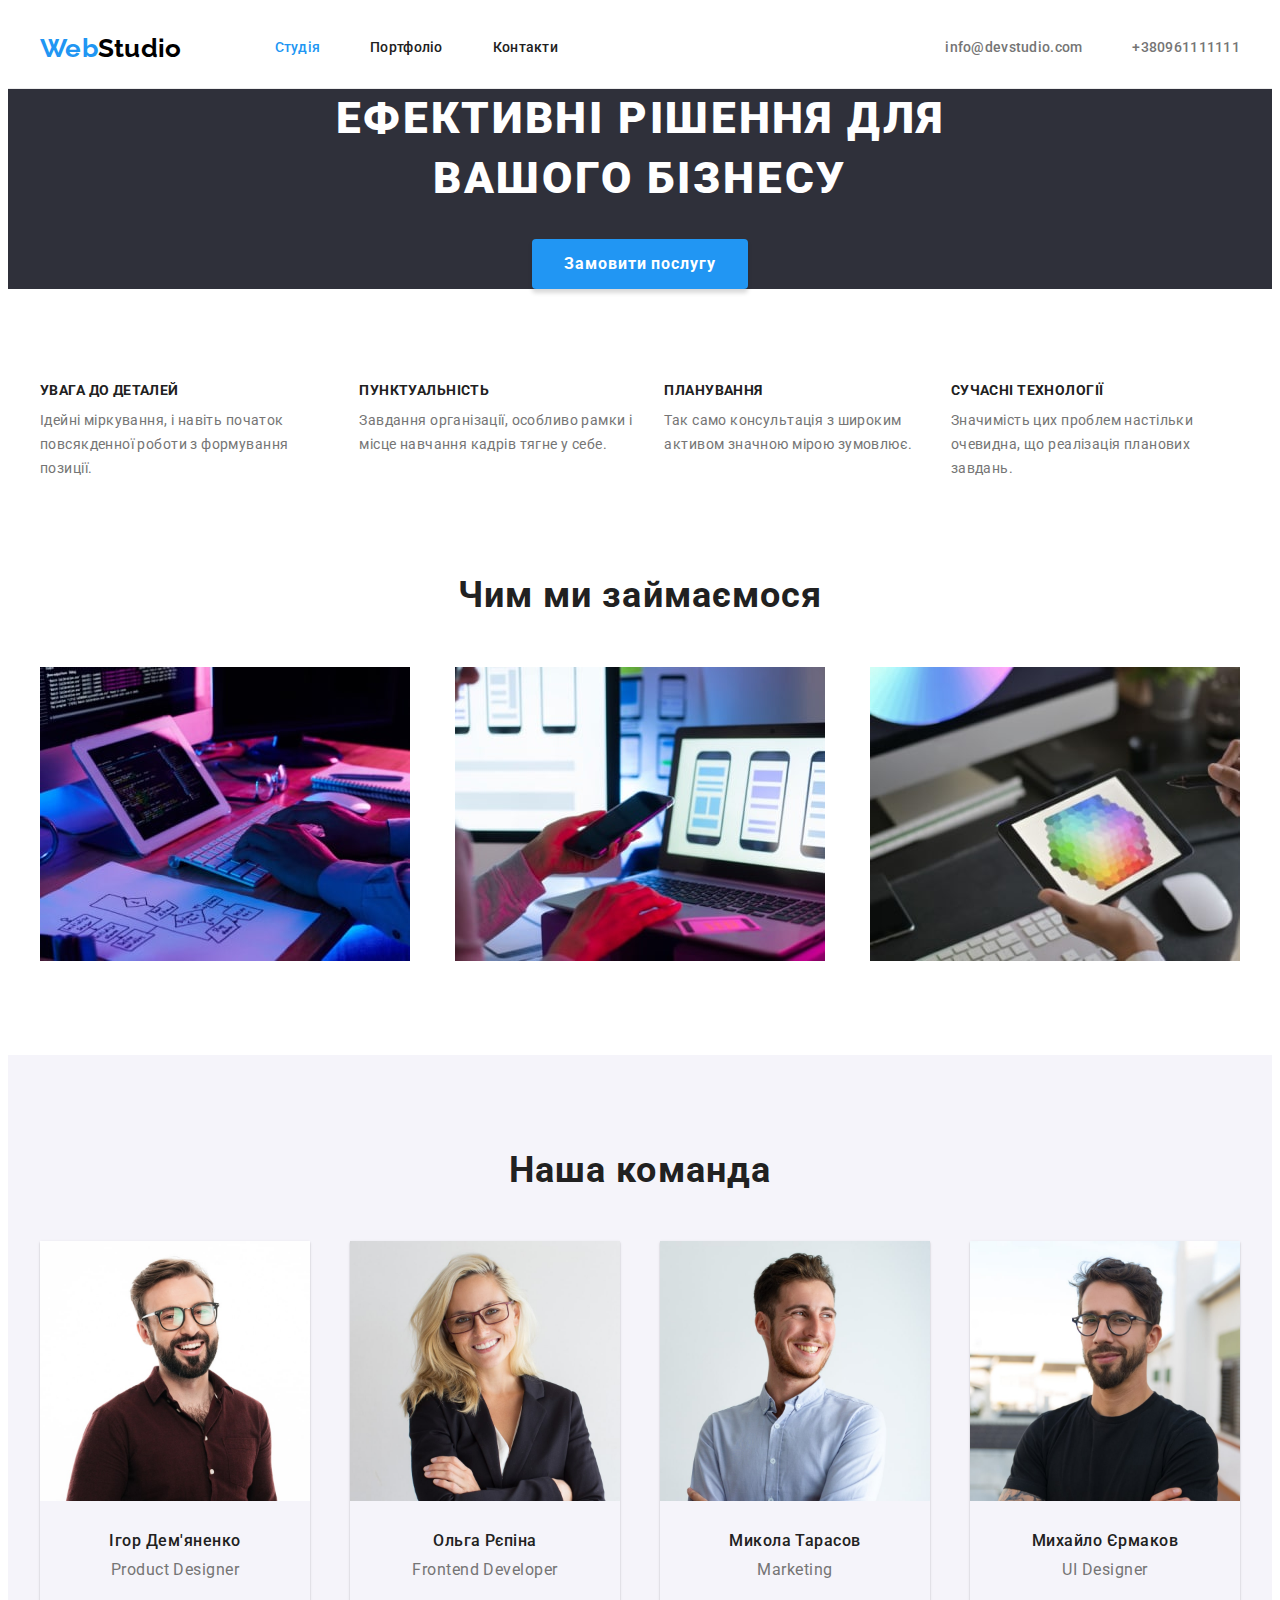
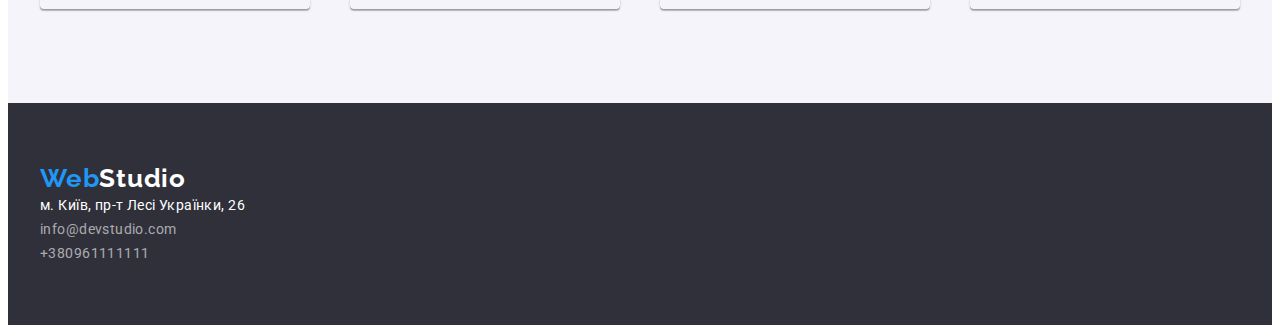
==== index.html @ 5aa38907 "hw3" ====
<!DOCTYPE html>
<html lang="uk">
  <head>
    <meta charset="UTF-8" />
    <meta http-equiv="X-UA-Compatible" content="IE=edge" />
    <meta name="viewport" content="width=device-width, initial-scale=1.0" />
    <title>Web Studio</title>
    <link rel="preconnect" href="https://fonts.googleapis.com" />
    <link rel="preconnect" href="https://fonts.gstatic.com" crossorigin />
    <link
      href="https://fonts.googleapis.com/css2?family=Raleway:wght@700&family=Roboto:wght@400;500;700;900&display=swap"
      rel="stylesheet"
    />
    <link
      rel="stylesheet"
      href="https://cdnjs.cloudflare.com/ajax/libs/modern-normalize/1.1.0/modern-normalize.min.css"
      integrity="sha512-wpPYUAdjBVSE4KJnH1VR1HeZfpl1ub8YT/NKx4PuQ5NmX2tKuGu6U/JRp5y+Y8XG2tV+wKQpNHVUX03MfMFn9Q=="
      crossorigin="anonymous"
      referrerpolicy="no-referrer"
    />
    <link rel="stylesheet" href="./css/styles.css" />
  </head>
  <body>
    <!-- Header -->
    <header class="header">
      <div class="container main-nav">
        <nav class="main-nav">
          <a href="./index.html" class="header-logo link">
            <span class="logo-accent">Web</span>Studio</a
          >
          <ul class="site-nav list">
            <li class="item">
              <a href="./index.html" class="header-link current link">Студія</a>
            </li>
            <li class="item">
              <a href="./portfolio.html" class="header-link link">Портфоліо</a>
            </li>
            <li class="item">
              <a href="" class="header-link link">Контакти</a>
            </li>
          </ul>
        </nav>
        <ul class="contacts list">
          <li class="item">
            <a href="mailto:info@devstudio.com" class="contact-link link"
              >info@devstudio.com</a
            >
          </li>
          <li class="item">
            <a href="tel:+380961111111" class="contact-link link"
              >+380961111111</a
            >
          </li>
        </ul>
      </div>
    </header>

    <main>
      <!-- hero -->
      <section class="hero">
        <h1 class="hero-title">Ефективні рішення для вашого бізнесу</h1>
        <button type="button" class="button">Замовити послугу</button>
      </section>

      <!-- Переваги -->
      <section class="feature section">
        <div class="container">
          <h2 class="visually-hidden">Наші преваги</h2>
          <ul class="feature-item list">
            <li class="item">
              <h3 class="title">УВАГА ДО ДЕТАЛЕЙ</h3>
              <p class="text">
                Ідейні міркування, і навіть початок повсякденної роботи з
                формування позиції.
              </p>
            </li>
            <li class="item">
              <h3 class="title">ПУНКТУАЛЬНІСТЬ</h3>
              <p class="text">
                Завдання організації, особливо рамки і місце навчання кадрів
                тягне у себе.
              </p>
            </li>
            <li class="item">
              <h3 class="title">ПЛАНУВАННЯ</h3>
              <p class="text">
                Так само консультація з широким активом значною мірою зумовлює.
              </p>
            </li>
            <li class="item">
              <h3 class="title">СУЧАСНІ ТЕХНОЛОГІЇ</h3>
              <p class="text">
                Значимість цих проблем настільки очевидна, що реалізація
                планових завдань.
              </p>
            </li>
          </ul>
        </div>
      </section>
      <!-- Чим ми займаємося -->
      <section class="work section">
        <div class="container">
          <h2 class="work-title">Чим ми займаємося</h2>
          <ul class="work-item list">
            <li>
              <img
                src="./images/img1.jpg"
                alt="верстка"
                width="370"
                class="item"
              />
            </li>
            <li>
              <img
                src="./images/img2.jpg"
                alt="дизайн"
                width="370"
                class="item"
              />
            </li>
            <li>
              <img
                src="./images/img3.jpg"
                alt="оформлення"
                width="370"
                class="item"
              />
            </li>
          </ul>
        </div>
      </section>
      <!-- Наша команда -->
      <section class="team section">
        <div class="container">
          <h2 class="work-title">Наша команда</h2>
          <ul class="team-item list">
            <li class="item-border">
              <img
                src="./images/photo1.jpg"
                alt="фото1"
                width="270"
                class="item"
              />
              <div class="title-text">
                <h3 class="title">Ігор Дем'яненко</h3>
                <p class="text">Product Designer</p>
              </div>
            </li>
            <li class="item-border">
              <img
                src="./images/photo2.jpg"
                alt="фото2"
                width="270"
                class="item"
              />
              <div class="title-text">
                <h3 class="title">Ольга Рєпіна</h3>
                <p class="text">Frontend Developer</p>
              </div>
            </li>
            <li class="item-border">
              <img
                src="./images/photo3.jpg"
                alt="фото3"
                width="270"
                class="item"
              />
              <div class="title-text">
                <h3 class="title">Микола Тарасов</h3>
                <p class="text">Marketing</p>
              </div>
            </li>
            <li class="item-border">
              <img
                src="./images/photo4.jpg"
                alt="фото4"
                width="270"
                class="item"
              />
              <div class="title-text">
                <h3 class="title">Михайло Єрмаков</h3>
                <p class="text">UI Designer</p>
              </div>
            </li>
          </ul>
        </div>
      </section>
    </main>
    <!-- FOOTER -->
    <footer class="footer">
      <div class="container">
        <a href="./index.html" class="footer-logo link">
          <span class="logo-accent">Web</span>Studio</a
        >
        <address>
          <ul class="address-item list">
            <li>
              <a
                href="https://goo.gl/maps/reQ4tr1Y8sRU6kU5A"
                target="_blank"
                rel="noopener nofollow"
                class="address link"
                >м. Київ, пр-т Лесі Українки, 26</a
              >
            </li>
            <li>
              <a href="mailto:info@devstudio.com" class="contact link"
                >info@devstudio.com</a
              >
            </li>
            <li>
              <a href="tel:+380961111111" class="contact link">+380961111111</a>
            </li>
          </ul>
        </address>
      </div>
    </footer>
  </body>
</html>
---- css/styles.css ----
:root {
  --primary-text-color: #757575;
  --logo-color: #000000;
  --title-text-color: #212121;
  --accent-color: #2196f3;
  --primary-white-color: #ffffff;
  --hero-bg-color: #2f303a;
  --section-bg: #f5f4fa;
  --border-color: #eeeeee;
  --line-color: #ececec;
}

img {
  display: block;
}
body {
  color: var(--primary-text-color);
  background-color: var(--primary-white-color);
  font-family: "Roboto", sans-serif;
  font-style: 14px;
  letter-spacing: 0.03em;
}
.visually-hidden {
  position: absolute;
  width: 1px;
  height: 1px;
  margin: -1px;
  border: 0;
  padding: 0;

  white-space: nowrap;
  clip-path: inset(100%);
  clip: rect(0 0 0 0);
  overflow: hidden;
}
.list {
  list-style: none;
  margin: 0;
  padding: 0;
}
.link {
  text-decoration: none;
}
.container {
  width: 1200px;
  margin-left: auto;
  margin-right: auto;
  padding: 0 15px;
}
/* Header */
.header {
  border-bottom: 1px solid var(--line-color);
  font-weight: 500;
  font-size: 14px;
  line-height: 1.14;
  letter-spacing: 0.02em;
}
.main-nav {
  display: flex;
  align-items: center;
}

.header-logo {
  margin-right: 93px;
  padding-top: 24px;
  padding-bottom: 24px;
  color: var(--logo-color);
  font-family: Raleway, sans-serif;
  font-weight: 700;
  font-size: 26px;
  line-height: 1.19;
}
.logo-accent {
  color: var(--accent-color);
}
.header-link {
}
.site-nav {
  display: flex;
}
.site-nav .item:not(:last-child) {
  margin-right: 50px;
}

.site-nav .header-link:hover,
.site-nav .header-link:focus {
  color: var(--accent-color);
}
.site-nav .header-link {
  display: block;
  padding-top: 32px;
  padding-bottom: 32px;
  color: var(--title-text-color);
}
.site-nav .header-link.current {
  color: var(--accent-color);
}
.contacts {
  display: flex;
  margin-left: auto;
}
.contacts .contact-link {
  display: block;
  padding-top: 32px;
  padding-bottom: 32px;
}
.contacts .item + .item {
  margin-left: 50px;
}
.contact-link {
  color: var(--primary-text-color);
}
.contact-link:hover,
.contact-link:focus {
  color: var(--accent-color);
}

/* hero */
.hero {
  background-color: var(--hero-bg-color);
  text-align: center;
}
.hero-title {
  margin: 0 auto 30px auto;
  max-width: 696px;
  color: var(--primary-white-color);
  font-weight: 900;
  font-size: 44px;
  line-height: 1.36;
  letter-spacing: 0.06em;
  text-transform: uppercase;
}
/* button */
.button {
  display: block;
  margin: 0 auto;
  padding: 10px 32px;
  border-radius: 4px;
  border: none;
  box-shadow: 0px 4px 4px rgba(0, 0, 0, 0.15);
  min-width: 200px;
  cursor: pointer;
  color: var(--primary-white-color);
  background-color: var(--accent-color);
  font-family: "Roboto";
  font-weight: 700;
  font-size: 16px;
  line-height: 1.88;
  align-items: center;
  letter-spacing: 0.06em;
}
/* Переваги */
.section {
  padding-top: 94px;
  padding-bottom: 94px;
}
.feature-item {
  display: flex;
}
.feature-item .item:not(:last-child) {
  margin-right: 30px;
}
.feature-item .title {
  margin-top: 0;
  margin-bottom: 10px;
  color: var(--title-text-color);
  font-size: 14px;
  line-height: 1.14;
  letter-spacing: 0.03em;
  text-transform: uppercase;
}
.feature-item .text {
  margin: 0;
  font-weight: 400;
  font-size: 14px;
  line-height: 1.71;
  letter-spacing: 0.03em;
}
/* Чем мы занимаемся */
.work {
  padding-top: 0;
}
.work-item {
  display: flex;
  justify-content: space-between;
}
.work-title {
  margin-top: 0;
  margin-bottom: 50px;
  color: var(--title-text-color);
  font-size: 36px;
  line-height: 1.17;
  text-align: center;
  letter-spacing: 0.03em;
}

/* Наша команда */
.team {
  background-color: #f5f4fa;
}
.item-border {
  box-shadow: 0px 1px 3px rgba(0, 0, 0, 0.12), 0px 1px 1px rgba(0, 0, 0, 0.14),
    0px 2px 1px rgba(0, 0, 0, 0.2);
  border-radius: 0px 0px 4px 4px;
}

.team-item {
  display: flex;
  justify-content: space-between;
}
.title-text {
  margin-top: 30px;
  margin-bottom: 30px;
}
.team-item .title {
  margin-top: 0;
  margin-bottom: 10px;
  color: var(--title-text-color);
  font-weight: 500;
  font-size: 16px;
  line-height: 1.19;
  text-align: center;
  letter-spacing: 0.03em;
}
.team-item .text {
  margin: 0;
  font-weight: 400;
  font-size: 16px;
  line-height: 1.19;
  text-align: center;
  letter-spacing: 0.03em;
}

/* FOOTER */
.footer {
  padding-top: 60px;
  padding-bottom: 60px;
  background-color: var(--hero-bg-color);
}
.footer-logo {
  color: var(--primary-white-color);
  font-family: "Raleway", sans-serif;
  font-weight: 700;
  font-size: 26px;
  line-height: 1.19;
  letter-spacing: 0.03em;
}
.address-item {
  font-style: normal;
  font-weight: 400;
  font-size: 14px;
  line-height: 1.71;
  letter-spacing: 0.03em;
}
.address-item .address {
  color: var(--primary-white-color);
}
.address-item .contact {
  color: rgba(255, 255, 255, 0.6);
}
.address-item .contact:hover,
.address-item .contact:focus {
  color: var(--accent-color);
}
/*-------------- Page Portfolio ------------------- */

.button-items {
  display: flex;
  justify-content: center;
  margin-bottom: 50px;
}

.button-items .item:not(:last-child) {
  margin-right: 8px;
}
.button-filter {
  padding: 6px 22px;
  border-radius: 4px;
  border: 1px solid transparent;
  cursor: pointer;
  color: var(--title-text-color);
  background-color: var(--section-bg);
  font-family: "Roboto";
  font-weight: 500;
  font-size: 16px;
  line-height: 1.62;
  text-align: center;
  letter-spacing: 0.03em;
}
.button-filter:hover {
  background-color: var(--accent-color);
  color: var(--primary-white-color);
}
.portfolio-section {
  padding-top: 94px;
  padding-bottom: 94px;
}
.portfolio-items {
  display: flex;
  flex-wrap: wrap;
  justify-content: space-between;
}
.portfolio-section h2 {
  margin: 0;
  color: var(--title-text-color);
  font-size: 18px;
  line-height: 2;
  letter-spacing: 0.06em;
}
.portfolio-section p {
  margin: 0;
  font-weight: 400;
  font-size: 16px;
  line-height: 1.88;
  letter-spacing: 0.03em;
}
.example {
  margin-bottom: 30px;
}
.example:nth-last-child(-n + 3) {
  margin-bottom: 0;
}
.description {
  padding: 20px 24px;
  border: 1px solid var(--border-color);
  border-top: none;
}
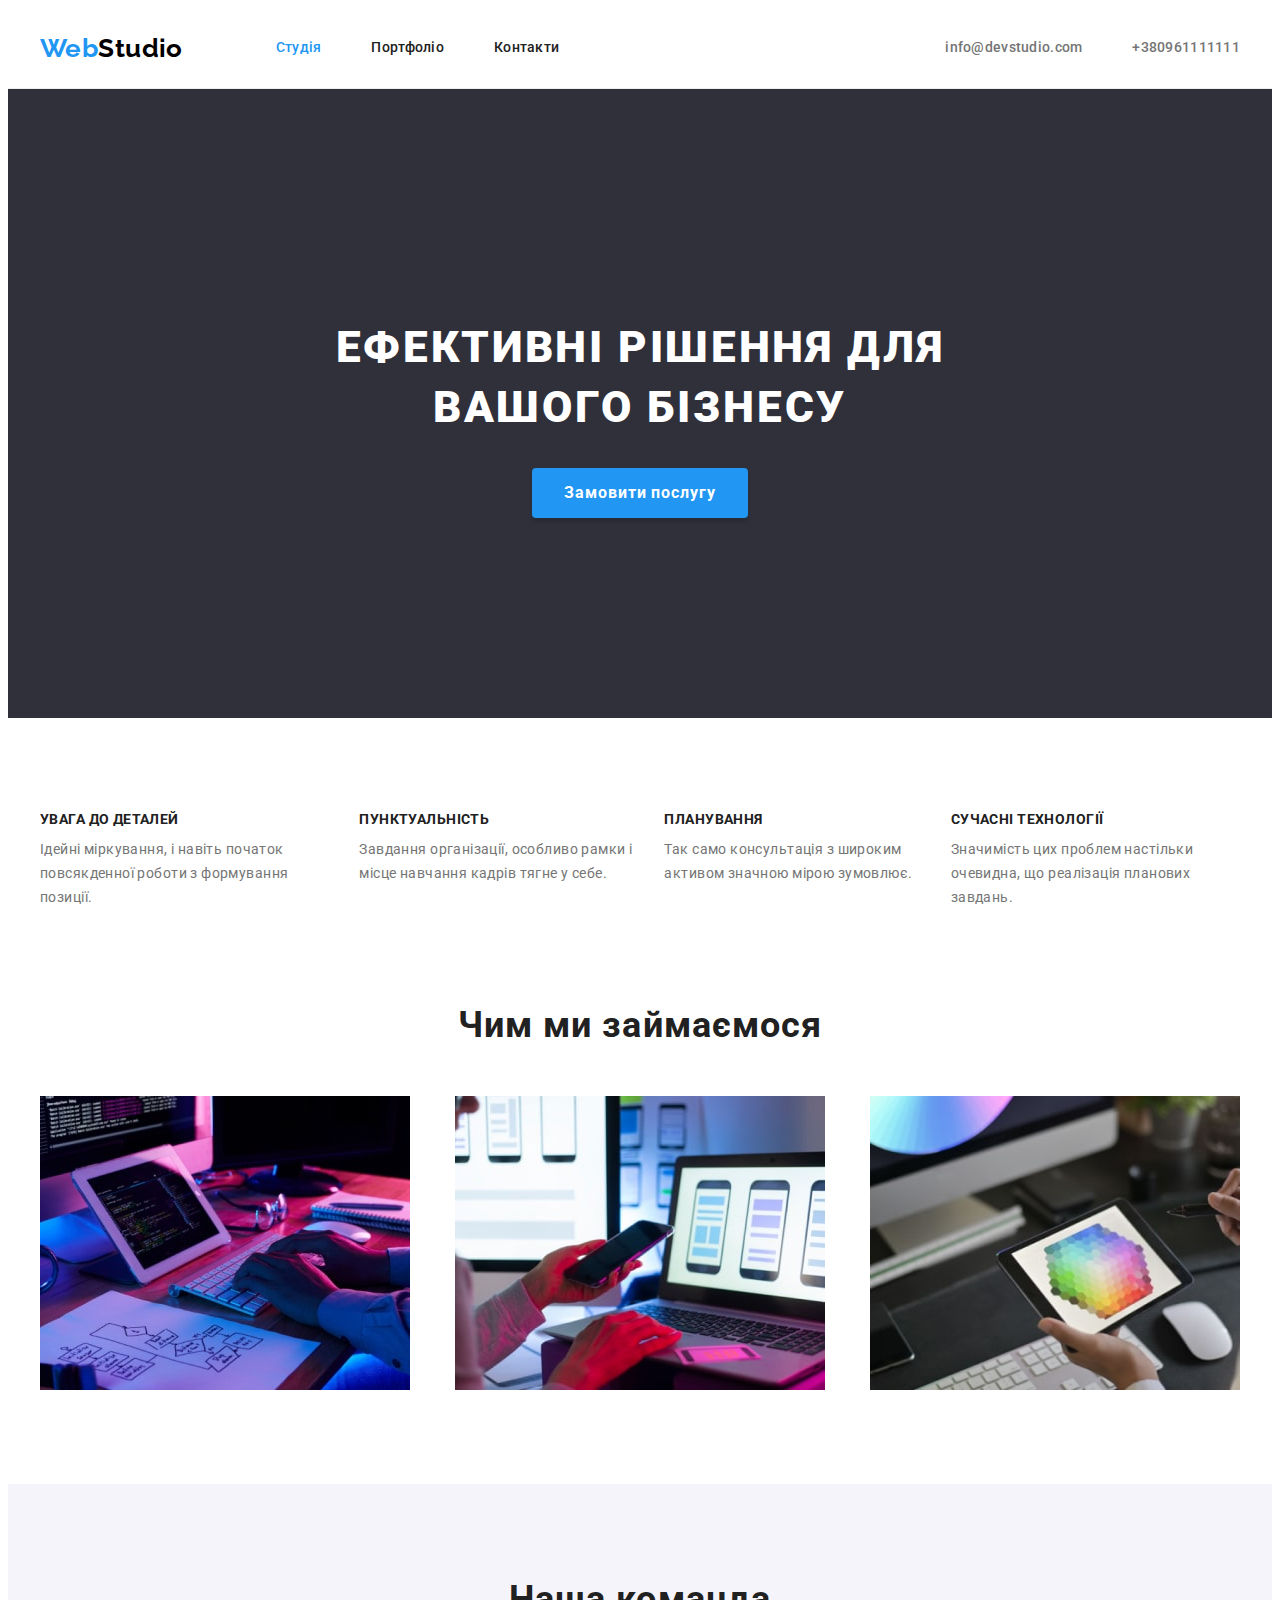
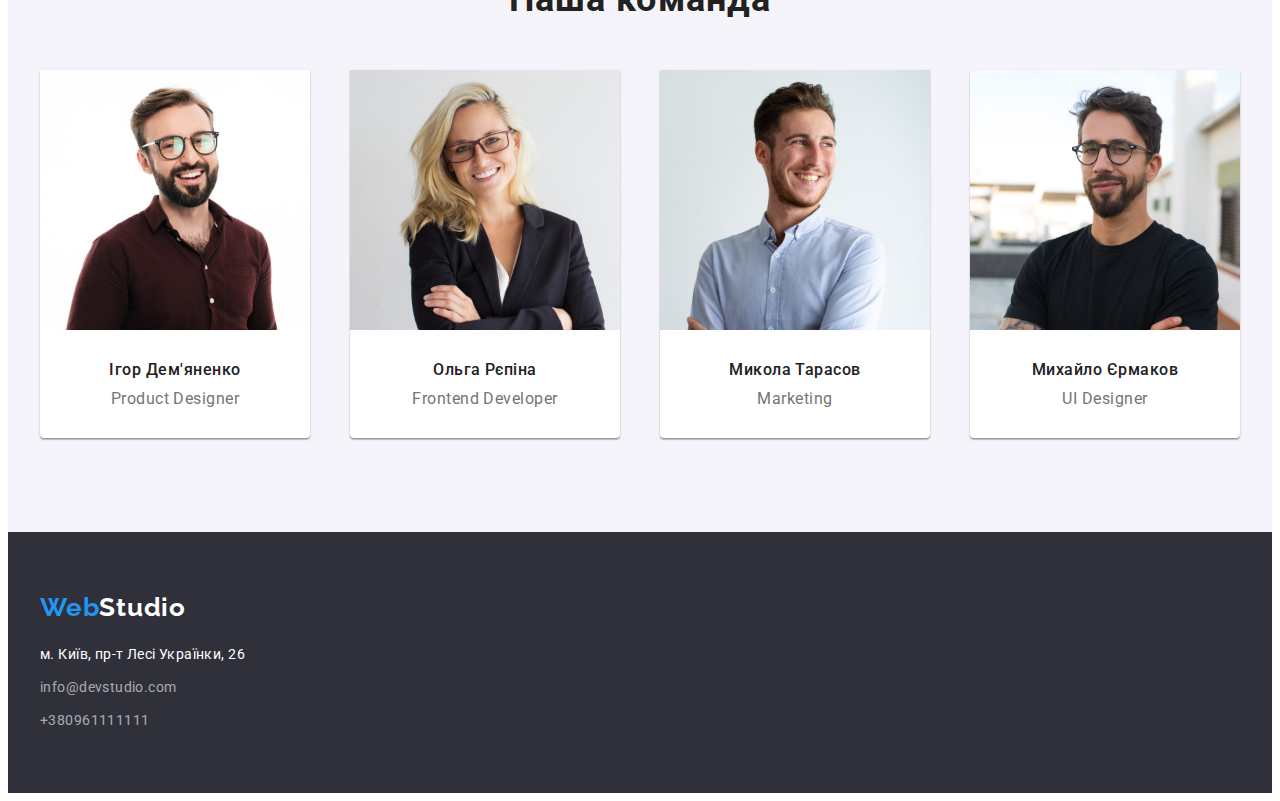
==== commit 5f557407: "hw3-correct" ====
--- a/index.html
+++ b/index.html
@@ -58,8 +58,10 @@
     <main>
       <!-- hero -->
       <section class="hero">
-        <h1 class="hero-title">Ефективні рішення для вашого бізнесу</h1>
-        <button type="button" class="button">Замовити послугу</button>
+        <div>
+          <h1 class="hero-title">Ефективні рішення для вашого бізнесу</h1>
+          <button type="button" class="button">Замовити послугу</button>
+        </div>
       </section>
 
       <!-- Переваги -->
@@ -194,7 +196,7 @@
         >
         <address>
           <ul class="address-item list">
-            <li>
+            <li class="item">
               <a
                 href="https://goo.gl/maps/reQ4tr1Y8sRU6kU5A"
                 target="_blank"
@@ -203,12 +205,12 @@
                 >м. Київ, пр-т Лесі Українки, 26</a
               >
             </li>
-            <li>
+            <li class="item">
               <a href="mailto:info@devstudio.com" class="contact link"
                 >info@devstudio.com</a
               >
             </li>
-            <li>
+            <li class="item">
               <a href="tel:+380961111111" class="contact link">+380961111111</a>
             </li>
           </ul>
--- a/css/styles.css
+++ b/css/styles.css
@@ -9,17 +9,39 @@
   --border-color: #eeeeee;
   --line-color: #ececec;
 }
-
-img {
-  display: block;
-}
 body {
   color: var(--primary-text-color);
   background-color: var(--primary-white-color);
   font-family: "Roboto", sans-serif;
-  font-style: 14px;
-  letter-spacing: 0.03em;
-}
+  font-size: 14px;
+  letter-spacing: 0.03em;
+}
+h1, h2, h3, h4, h5, h6, p {
+  margin 0;
+} 
+
+img {
+  display: block;
+  max-width: 100%;
+  height: auto;
+}
+button {
+  display: block;
+  margin: 0 auto;
+  cursor: pointer;
+   border-radius: 4px;
+  border: none;
+}
+.section {
+  padding-top: 94px;
+  padding-bottom: 94px;
+}
+.container {
+  width: 1200px;
+  margin: 0 auto;
+  padding: 0 15px;
+}
+
 .visually-hidden {
   position: absolute;
   width: 1px;
@@ -41,19 +63,10 @@
 .link {
   text-decoration: none;
 }
-.container {
-  width: 1200px;
-  margin-left: auto;
-  margin-right: auto;
-  padding: 0 15px;
-}
+
 /* Header */
 .header {
   border-bottom: 1px solid var(--line-color);
-  font-weight: 500;
-  font-size: 14px;
-  line-height: 1.14;
-  letter-spacing: 0.02em;
 }
 .main-nav {
   display: flex;
@@ -74,6 +87,10 @@
   color: var(--accent-color);
 }
 .header-link {
+  font-weight: 500;
+  font-size: 14px;
+  line-height: 1.14;
+  letter-spacing: 0.02em;
 }
 .site-nav {
   display: flex;
@@ -99,6 +116,13 @@
   display: flex;
   margin-left: auto;
 }
+.contact-link {
+font-weight: 500;
+  font-size: 14px;
+  line-height: 1.14;
+  letter-spacing: 0.02em;
+}
+
 .contacts .contact-link {
   display: block;
   padding-top: 32px;
@@ -119,9 +143,12 @@
 .hero {
   background-color: var(--hero-bg-color);
   text-align: center;
+  padding: 200px 0;
 }
 .hero-title {
-  margin: 0 auto 30px auto;
+  margin-left: auto;
+  margin-right: auto;
+  margin-bottom: 30px;
   max-width: 696px;
   color: var(--primary-white-color);
   font-weight: 900;
@@ -132,14 +159,9 @@
 }
 /* button */
 .button {
-  display: block;
-  margin: 0 auto;
-  padding: 10px 32px;
-  border-radius: 4px;
-  border: none;
+    padding: 10px 32px;
   box-shadow: 0px 4px 4px rgba(0, 0, 0, 0.15);
   min-width: 200px;
-  cursor: pointer;
   color: var(--primary-white-color);
   background-color: var(--accent-color);
   font-family: "Roboto";
@@ -150,10 +172,7 @@
   letter-spacing: 0.06em;
 }
 /* Переваги */
-.section {
-  padding-top: 94px;
-  padding-bottom: 94px;
-}
+
 .feature-item {
   display: flex;
 }
@@ -202,6 +221,7 @@
   box-shadow: 0px 1px 3px rgba(0, 0, 0, 0.12), 0px 1px 1px rgba(0, 0, 0, 0.14),
     0px 2px 1px rgba(0, 0, 0, 0.2);
   border-radius: 0px 0px 4px 4px;
+  background-color: var(--primary-white-color);
 }
 
 .team-item {
@@ -209,8 +229,8 @@
   justify-content: space-between;
 }
 .title-text {
-  margin-top: 30px;
-  margin-bottom: 30px;
+  padding-top: 30px;
+  padding-bottom: 30px;
 }
 .team-item .title {
   margin-top: 0;
@@ -238,6 +258,8 @@
   background-color: var(--hero-bg-color);
 }
 .footer-logo {
+  margin-bottom: 20px;
+  display: block;
   color: var(--primary-white-color);
   font-family: "Raleway", sans-serif;
   font-weight: 700;
@@ -262,6 +284,9 @@
 .address-item .contact:focus {
   color: var(--accent-color);
 }
+.address-item .item:not(:last-child) {
+  margin-bottom: 9px;
+}
 /*-------------- Page Portfolio ------------------- */
 
 .button-items {
@@ -269,9 +294,8 @@
   justify-content: center;
   margin-bottom: 50px;
 }
-
 .button-items .item:not(:last-child) {
-  margin-right: 8px;
+margin-right: 8px;
 }
 .button-filter {
   padding: 6px 22px;
@@ -298,28 +322,22 @@
 .portfolio-items {
   display: flex;
   flex-wrap: wrap;
-  justify-content: space-between;
+  gap: 30px;
 }
 .portfolio-section h2 {
-  margin: 0;
+  margin-bottom: 4px;
   color: var(--title-text-color);
   font-size: 18px;
   line-height: 2;
   letter-spacing: 0.06em;
 }
 .portfolio-section p {
-  margin: 0;
   font-weight: 400;
   font-size: 16px;
   line-height: 1.88;
   letter-spacing: 0.03em;
 }
-.example {
-  margin-bottom: 30px;
-}
-.example:nth-last-child(-n + 3) {
-  margin-bottom: 0;
-}
+
 .description {
   padding: 20px 24px;
   border: 1px solid var(--border-color);
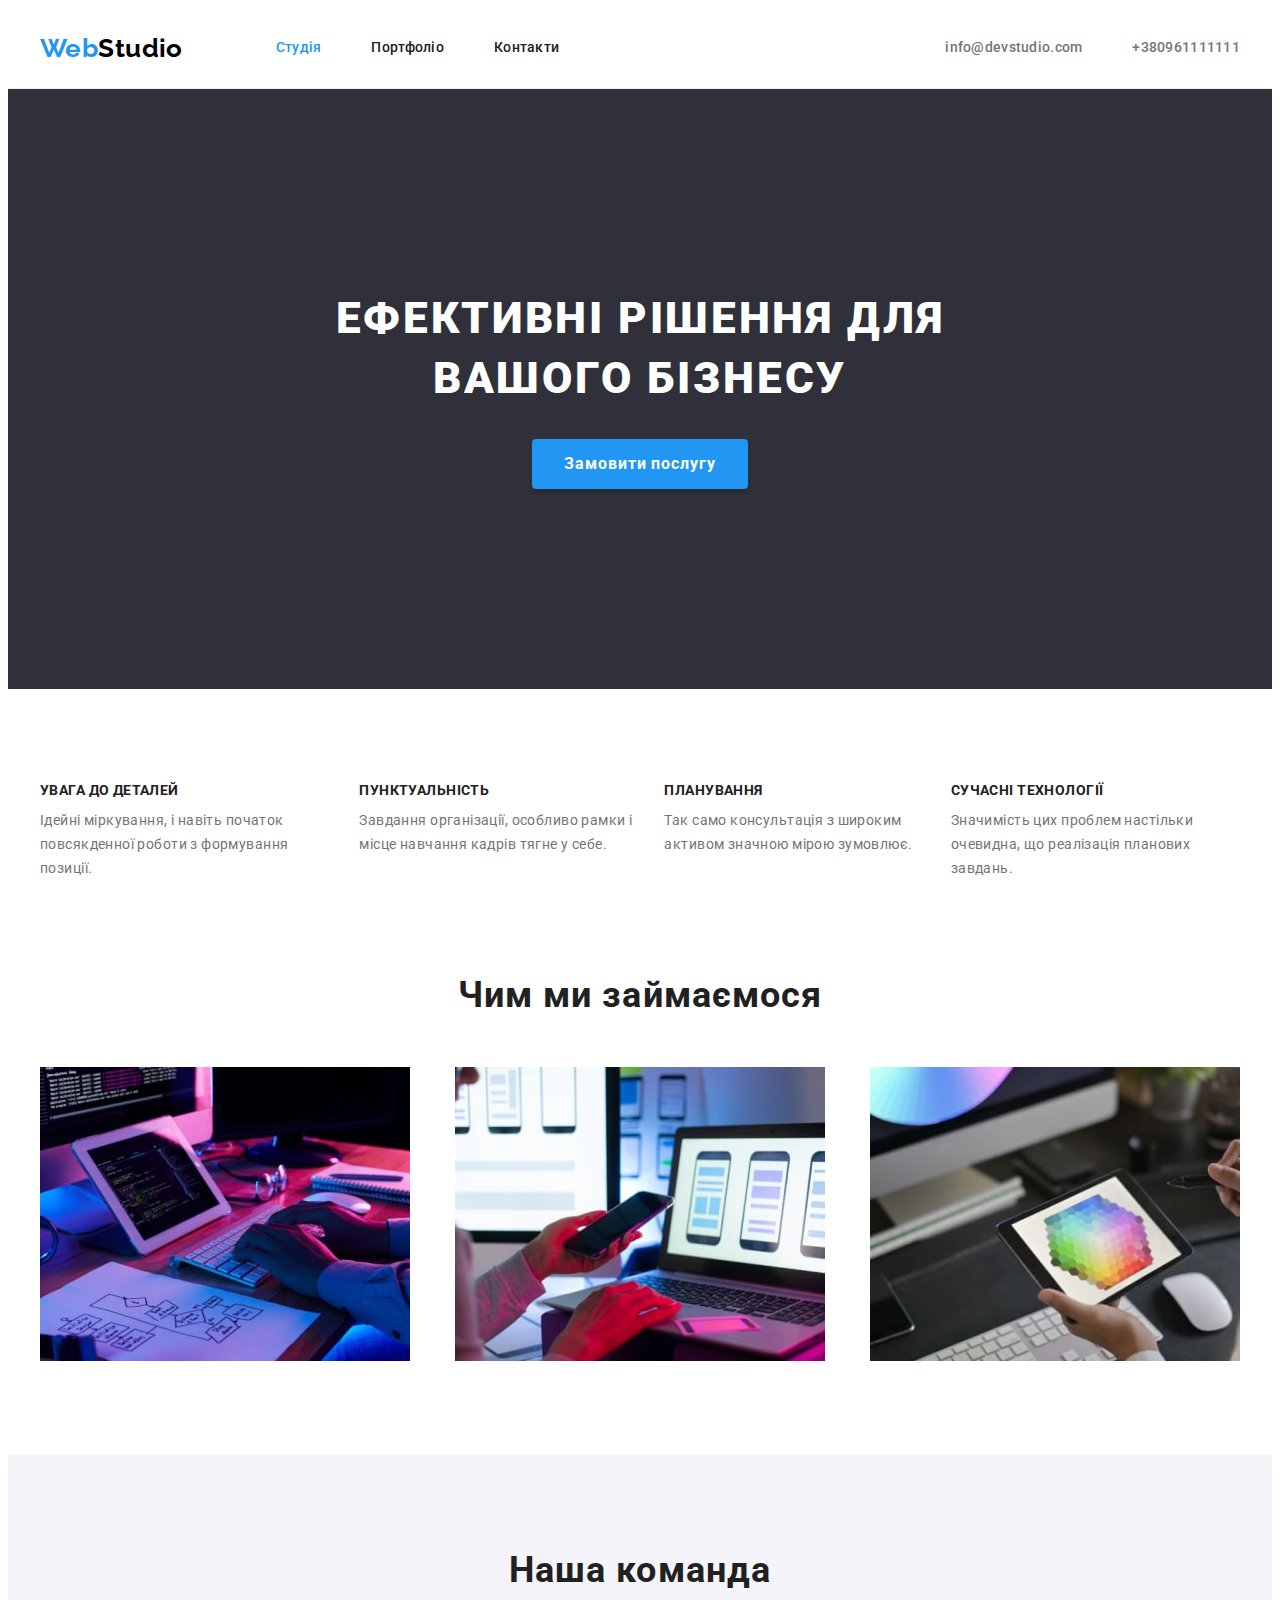
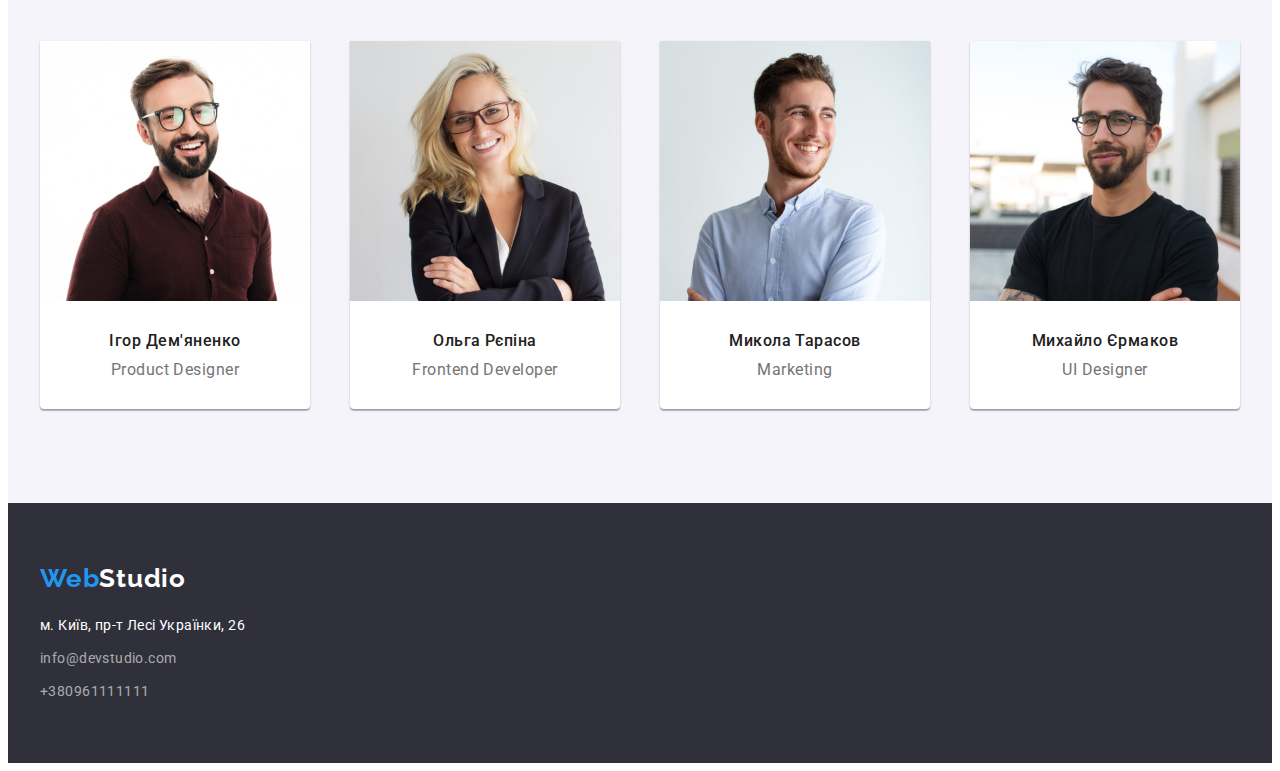
==== commit 40313d24: "hw3-finish" ====
--- a/index.html
+++ b/index.html
@@ -58,7 +58,7 @@
     <main>
       <!-- hero -->
       <section class="hero">
-        <div>
+        <div class="container">
           <h1 class="hero-title">Ефективні рішення для вашого бізнесу</h1>
           <button type="button" class="button">Замовити послугу</button>
         </div>
--- a/css/styles.css
+++ b/css/styles.css
@@ -17,7 +17,7 @@
   letter-spacing: 0.03em;
 }
 h1, h2, h3, h4, h5, h6, p {
-  margin 0;
+  margin: 0;
 } 
 
 img {
